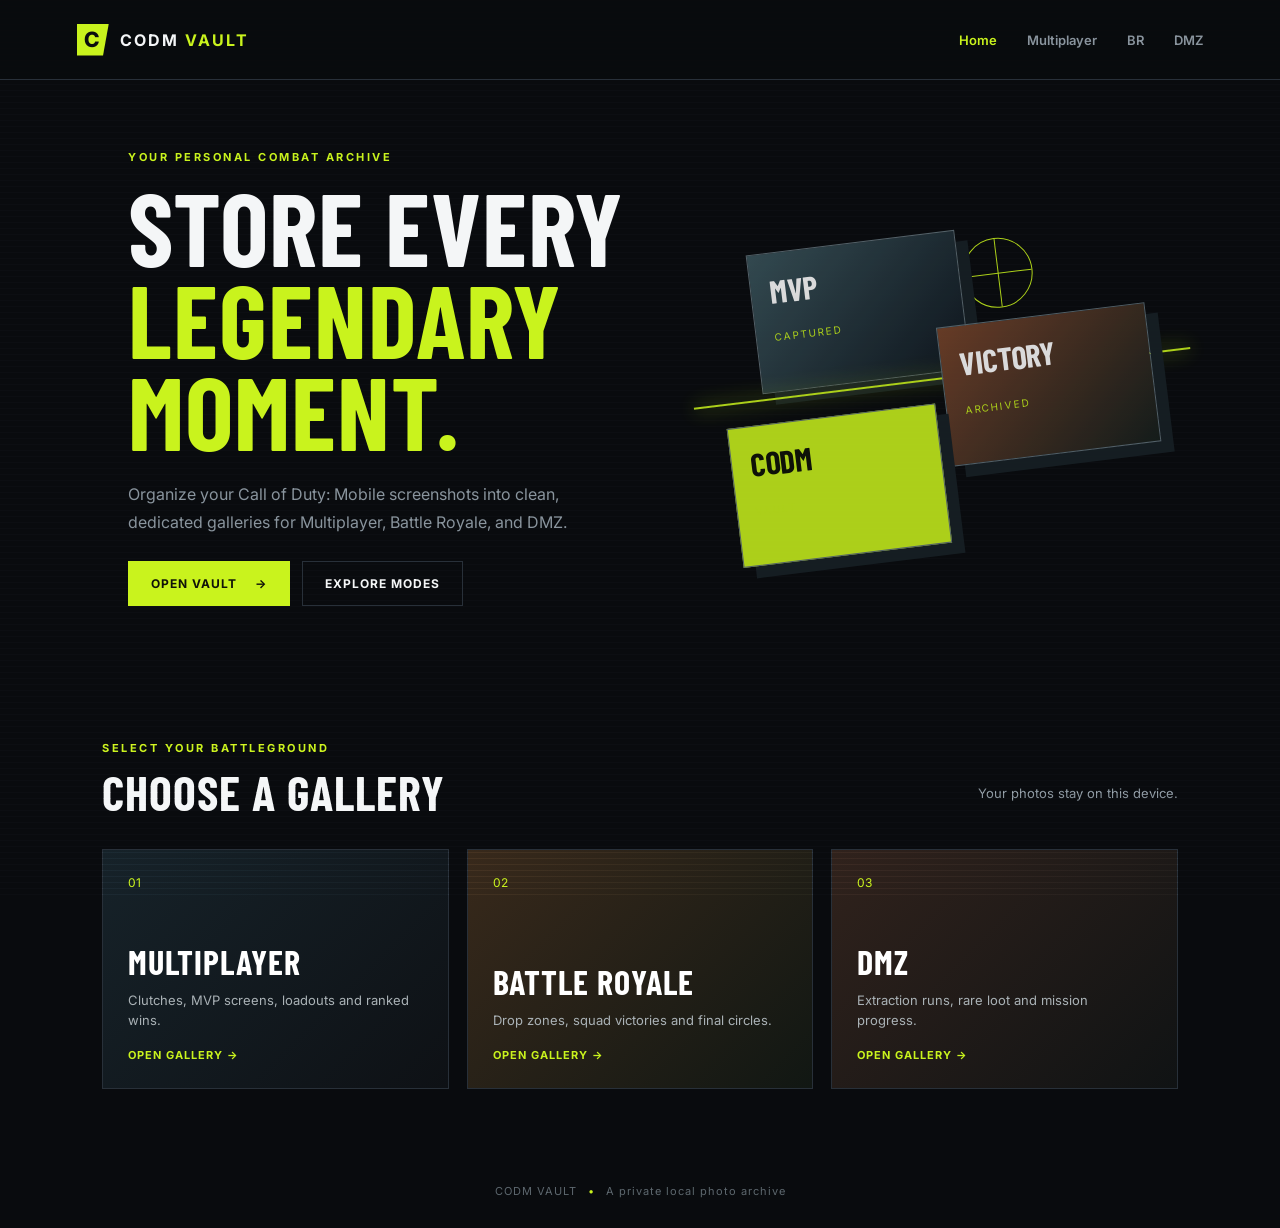
==== index.html @ 956faf4e "Initial commit: add project files" ====
<!DOCTYPE html>
<html lang="en">
<head>
  <meta charset="UTF-8" />
  <meta name="viewport" content="width=device-width, initial-scale=1.0" />
  <title>CODM Vault</title>
  <link rel="stylesheet" href="style.css" />
  <link rel="stylesheet" href="design-overrides.css" />
</head>
<body class="home-page">
  <script>(function(){try{const ua=navigator.userAgent||''; if(/Win/.test(ua)) document.body.classList.add('platform-windows'); if(('ontouchstart' in window)||navigator.maxTouchPoints>0) document.body.classList.add('platform-mobile');}catch(e){} })();</script>
  <header class="topbar">
    <a class="brand" href="index.html">
      <span class="brand-mark">C</span>
      <span>CODM <strong>VAULT</strong></span>
    </a>
    <nav>
      <a class="active" href="index.html">Home</a>
      <a href="multiplayer.html">Multiplayer</a>
      <a href="br.html">BR</a>
      <a href="dmz.html">DMZ</a>
    </nav>
  </header>

  <main class="hero">
    <div class="hero-content">
      <p class="eyebrow">YOUR PERSONAL COMBAT ARCHIVE</p>
      <h1>Store every<br /><span>legendary moment.</span></h1>
      <p class="hero-text">
        Organize your Call of Duty: Mobile screenshots into clean,
        dedicated galleries for Multiplayer, Battle Royale, and DMZ.
      </p>
      <div class="hero-actions">
        <a class="button primary" href="multiplayer.html">Open Vault <span>→</span></a>
        <a class="button ghost" href="#modes">Explore modes</a>
      </div>
    </div>

    <div class="hero-art">
      <div class="crosshair"></div>
      <div class="hero-card card-one">MVP<br /><small>CAPTURED</small></div>
      <div class="hero-card card-two">VICTORY<br /><small>ARCHIVED</small></div>
      <div class="hero-card card-three">CODM<br /><small>VAULT</small></div>
      <div class="scan-line"></div>
    </div>
  </main>

  <section id="modes" class="modes-section">
    <div class="section-heading">
      <div>
        <p class="eyebrow">SELECT YOUR BATTLEGROUND</p>
        <h2>Choose a gallery</h2>
      </div>
      <p class="section-note">Your photos stay on this device.</p>
    </div>

    <div class="mode-grid">
      <a class="mode-card multiplayer-card" href="multiplayer.html">
        <span class="mode-number">01</span>
        <div>
          <h3>Multiplayer</h3>
          <p>Clutches, MVP screens, loadouts and ranked wins.</p>
          <span class="card-link">Open gallery →</span>
        </div>
      </a>
      <a class="mode-card br-card" href="br.html">
        <span class="mode-number">02</span>
        <div>
          <h3>Battle Royale</h3>
          <p>Drop zones, squad victories and final circles.</p>
          <span class="card-link">Open gallery →</span>
        </div>
      </a>
      <a class="mode-card dmz-card" href="dmz.html">
        <span class="mode-number">03</span>
        <div>
          <h3>DMZ</h3>
          <p>Extraction runs, rare loot and mission progress.</p>
          <span class="card-link">Open gallery →</span>
        </div>
      </a>
    </div>
  </section>

  <footer>CODM VAULT <span>•</span> A private local photo archive</footer>
</body>
</html>
---- style.css ----
@import url('https://fonts.googleapis.com/css2?family=Barlow+Condensed:wght@500;600;700;800&family=Inter:wght@400;500;600;700&display=swap');

:root{--bg:#090b0e;--panel:#11151a;--line:#283039;--text:#f4f6f7;--muted:#89949d;--lime:#c9f31d;--orange:#ff6b35;
	--bg-layer-0: linear-gradient(180deg, rgba(9,11,14,1) 0%, rgba(13,16,20,1) 100%);
	--bg-layer-1: radial-gradient(800px 400px at 85% 10%, rgba(201,243,29,0.06), transparent 30%);
	--bg-layer-2: radial-gradient(600px 300px at 10% 80%, rgba(255,107,53,0.04), transparent 30%);
	--bg-overlay-opacity: 0.12;
	--bg-image: none;
	--ease-quick: cubic-bezier(.2,.9,.3,1);
	--ease-medium: cubic-bezier(.22,.8,.36,1);
}
*{box-sizing:border-box}body{margin:0;background:var(--bg);color:var(--text);font-family:Inter,Arial,sans-serif}body:before{content:"";position:fixed;inset:0;pointer-events:none;opacity:.25;background-image:linear-gradient(#fff 1px,transparent 1px);background-size:100% 6px;mix-blend-mode:overlay}.topbar{height:80px;border-bottom:1px solid var(--line);display:flex;align-items:center;justify-content:space-between;padding:0 6%;position:relative;z-index:2;background:#090b0ee8}.brand{display:flex;align-items:center;gap:11px;color:var(--text);text-decoration:none;font-weight:700;letter-spacing:2px}.brand strong{color:var(--lime)}.brand-mark{display:grid;place-items:center;width:32px;height:32px;background:var(--lime);color:#0a0c0e;font-size:21px;font-weight:800;clip-path:polygon(0 0,100% 0,82% 100%,0 100%)}nav{display:flex;gap:30px}nav a{color:var(--muted);text-decoration:none;font-size:13px;font-weight:600}nav a:hover,nav a.active{color:var(--lime)}.hero{min-height:560px;display:flex;align-items:center;padding:70px 10%;position:relative;overflow:hidden}.hero-content{max-width:590px;z-index:1}.eyebrow{color:var(--lime);font-size:11px;font-weight:700;letter-spacing:2.5px;margin:0 0 16px}.hero h1,h1,h2,h3{font-family:'Barlow Condensed',sans-serif;text-transform:uppercase;margin:0;line-height:.9;letter-spacing:1px}.hero h1{font-size:clamp(60px,8vw,105px)}.hero h1 span{color:var(--lime)}.hero-text{color:var(--muted);max-width:450px;line-height:1.7;margin:25px 0}.hero-actions{display:flex;gap:12px}.button{display:inline-flex;align-items:center;justify-content:center;gap:18px;padding:14px 22px;text-decoration:none;border:1px solid var(--line);cursor:pointer;font-weight:700;font-size:12px;color:var(--text);text-transform:uppercase;letter-spacing:1px}.button.primary{background:var(--lime);border-color:var(--lime);color:#101308}.button.ghost{background:transparent}.button:hover{filter:brightness(1.12)}.hero-art{width:430px;height:330px;margin-left:auto;position:relative;transform:rotate(-7deg);opacity:.85}.hero-card{position:absolute;width:210px;height:140px;border:1px solid #607078;background:linear-gradient(135deg,#3b555c,#101820);padding:18px;font-family:'Barlow Condensed';font-size:32px;font-weight:700;color:#fff;box-shadow:12px 12px 0 #182126}.hero-card small{font:10px Inter;color:var(--lime);letter-spacing:2px}.card-one{top:20px;left:40px}.card-two{top:115px;right:0;background:linear-gradient(135deg,#77442b,#17201d);z-index:2}.card-three{bottom:0;left:0;background:var(--lime);color:#101308;z-index:3}.scan-line{position:absolute;top:50%;left:-30px;width:500px;border-top:2px solid var(--lime);box-shadow:0 0 20px var(--lime)}.crosshair{position:absolute;right:25%;top:10%;width:70px;height:70px;border:1px solid var(--lime);border-radius:50%}.crosshair:after,.crosshair:before{content:"";position:absolute;background:var(--lime)}.crosshair:after{width:100%;height:1px;top:50%}.crosshair:before{height:100%;width:1px;left:50%}.modes-section,.gallery-page{padding:65px 8%;max-width:1400px;margin:auto}.section-heading,.gallery-header,.gallery-tools{display:flex;justify-content:space-between;align-items:end;gap:20px}.section-heading h2{font-size:48px}.section-note,.gallery-header p{color:var(--muted);font-size:13px}.mode-grid{display:grid;grid-template-columns:repeat(3,1fr);gap:18px;margin-top:35px}.mode-card{min-height:240px;padding:25px;text-decoration:none;color:white;display:flex;flex-direction:column;justify-content:space-between;border:1px solid var(--line);background:linear-gradient(135deg,#162229,#0e1115);transition:.25s}.mode-card:hover{transform:translateY(-6px);border-color:var(--lime)}.br-card{background:linear-gradient(135deg,#38291b,#111713)}.dmz-card{background:linear-gradient(135deg,#30221c,#101314)}.mode-number{color:var(--lime);font-size:12px}.mode-card h3{font-size:34px}.mode-card p{color:#aab2b6;font-size:13px;line-height:1.5}.card-link{color:var(--lime);font-size:11px;font-weight:700;text-transform:uppercase;letter-spacing:1px}footer{text-align:center;color:#5d676e;padding:30px;font-size:11px;letter-spacing:1px}footer span{color:var(--lime);padding:0 7px}.gallery-page{padding-top:58px}.gallery-header h1{font-size:70px}.gallery-header>div p:last-child{margin-bottom:0}.upload-zone{border:1px dashed #506069;min-height:210px;margin:48px 0 25px;display:flex;flex-direction:column;align-items:center;justify-content:center;background:#0d1215;transition:.2s}.upload-zone.dragging{border-color:var(--lime);background:#17200d}.upload-zone h2{font-size:27px;margin:12px}.upload-zone p{color:var(--muted);font-size:12px}.upload-icon{width:42px;height:42px;border:1px solid var(--lime);color:var(--lime);display:grid;place-items:center;font-size:24px}.gallery-tools{border-bottom:1px solid var(--line);padding-bottom:15px;color:var(--muted);font-size:12px}.status-dot{display:inline-block;width:6px;height:6px;border-radius:50%;background:var(--lime);margin:0 9px}select{background:var(--panel);color:var(--text);border:1px solid var(--line);padding:9px;font-size:12px}.photo-grid{display:grid;grid-template-columns:repeat(auto-fill,minmax(220px,1fr));gap:16px;margin-top:25px}.photo-card{background:var(--panel);border:1px solid var(--line);position:relative;overflow:hidden}.photo-card img{width:100%;height:190px;display:block;object-fit:cover;cursor:pointer}.photo-info{display:flex;justify-content:space-between;align-items:center;padding:12px;font-size:11px;color:var(--muted)}.delete-photo{background:none;border:0;color:#68747c;cursor:pointer;font-size:17px}.delete-photo:hover{color:#ff654e}.empty{text-align:center;color:var(--muted);grid-column:1/-1;padding:55px}.lightbox{display:none;position:fixed;inset:0;background:#000e;z-index:5;align-items:center;justify-content:center;padding:30px}.lightbox.show{display:flex}.lightbox img{max-width:92vw;max-height:88vh}.lightbox button{position:absolute;right:30px;top:20px;background:none;border:0;color:white;font-size:40px;cursor:pointer}@media(max-width:750px){.topbar{height:auto;padding:18px 5%;align-items:flex-start;gap:18px;flex-direction:column}nav{gap:14px;flex-wrap:wrap}.hero{padding:65px 7%;min-height:600px}.hero-art{position:absolute;opacity:.3;right:-100px;bottom:20px}.mode-grid{grid-template-columns:1fr}.section-heading,.gallery-header{align-items:flex-start;flex-direction:column}.gallery-header h1{font-size:58px}.upload-button{width:100%}}
---- design-overrides.css ----
/* Design overrides: smooth motion, background utilities, and UI polish */
:root{
  --ui-radius:12px;
  --card-elev: 0 6px 18px rgba(2,6,10,0.45);
}

/* Smooth global transitions */
*{transition:color 180ms var(--ease-quick, cubic-bezier(.2,.9,.3,1)),background-color 220ms var(--ease-quick);}

/* Buttons & interactive elements */
.button{transition:transform 200ms var(--ease-quick),filter 160ms var(--ease-quick);}
.button:active{transform:translateY(1px) scale(.996)}
.button.primary:hover{filter:brightness(1.08);transform:translateY(-2px)}

/* Hero background helpers — apply classes to body for quick theming */
.bg-aurora{--bg-layer-1: radial-gradient(900px 420px at 85% 8%, rgba(201,243,29,0.12), transparent 25%);}
.bg-sunset{--bg-layer-2: radial-gradient(650px 320px at 10% 80%, rgba(255,107,53,0.10), transparent 30%);}
.bg-pattern{--bg-image: url('assets/pattern.png'); --bg-overlay-opacity:0.06}

/* Gallery card polish */
.photo-card{background:linear-gradient(180deg, rgba(255,255,255,0.02), rgba(0,0,0,0.02));border-radius:var(--ui-radius);overflow:hidden;box-shadow:var(--card-elev);transition:transform 220ms var(--ease-medium),box-shadow 220ms var(--ease-medium)}
.photo-card img{display:block;width:100%;height:auto;max-height:220px;object-fit:cover;transition:transform 320ms var(--ease-medium),filter 220ms var(--ease-medium)}
.photo-card:hover{transform:translateY(-6px);box-shadow:0 12px 30px rgba(2,6,10,0.6)}
.photo-card:hover img{transform:scale(1.03);filter:brightness(1.02)}

/* Empty state and lightbox smoother */
.empty{opacity:0.95;transition:opacity 220ms var(--ease-quick)}
.lightbox{display:flex;opacity:0;pointer-events:none;transition:opacity 240ms var(--ease-medium)}
.lightbox.show{opacity:1;pointer-events:auto}
.lightbox img{max-width:92vw;max-height:86vh;border-radius:8px;box-shadow:0 18px 50px rgba(0,0,0,0.7)}

/* Subtle hover on delete */
.delete-photo{transition:color 180ms ease}
.delete-photo:hover{color:var(--orange)}

/* Responsive niceties */
@media (prefers-reduced-motion: reduce){*{transition:none!important}a,button{transition:none!important}}

/* Helper utility: center content areas */
.centered{display:flex;align-items:center;justify-content:center}

/* Additional mobile and platform adjustments */
@media (max-width:900px){
  .hero{flex-direction:column;padding:36px 5%}
  .hero-art{display:none}
  .hero h1{font-size:clamp(28px,9vw,46px)}
}

.platform-mobile .button{padding:14px 20px;font-size:15px;border-radius:10px}
.platform-mobile .upload-button{min-height:var(--touch-size,48px);display:inline-flex;align-items:center}
.platform-mobile .photo-grid{grid-template-columns:repeat(2,1fr)}

.photo-grid{display:grid;gap:14px;grid-template-columns:repeat(auto-fill,minmax(180px,1fr));align-items:start}
.photo-card img{height:160px;object-fit:cover}

.platform-windows body{scrollbar-width:auto}
.platform-windows .topbar{height:72px}
.platform-windows nav a{font-weight:700}

/* background utility classes (apply to <body>) */
.bg-forest{background-image: radial-gradient(800px 400px at 85% 10%, rgba(201,243,29,0.06), transparent 30%), radial-gradient(600px 300px at 10% 80%, rgba(255,107,53,0.04), transparent 30%)}
.bg-deep{background-image: linear-gradient(180deg, rgba(6,10,14,0.5), rgba(10,12,14,0.9))}
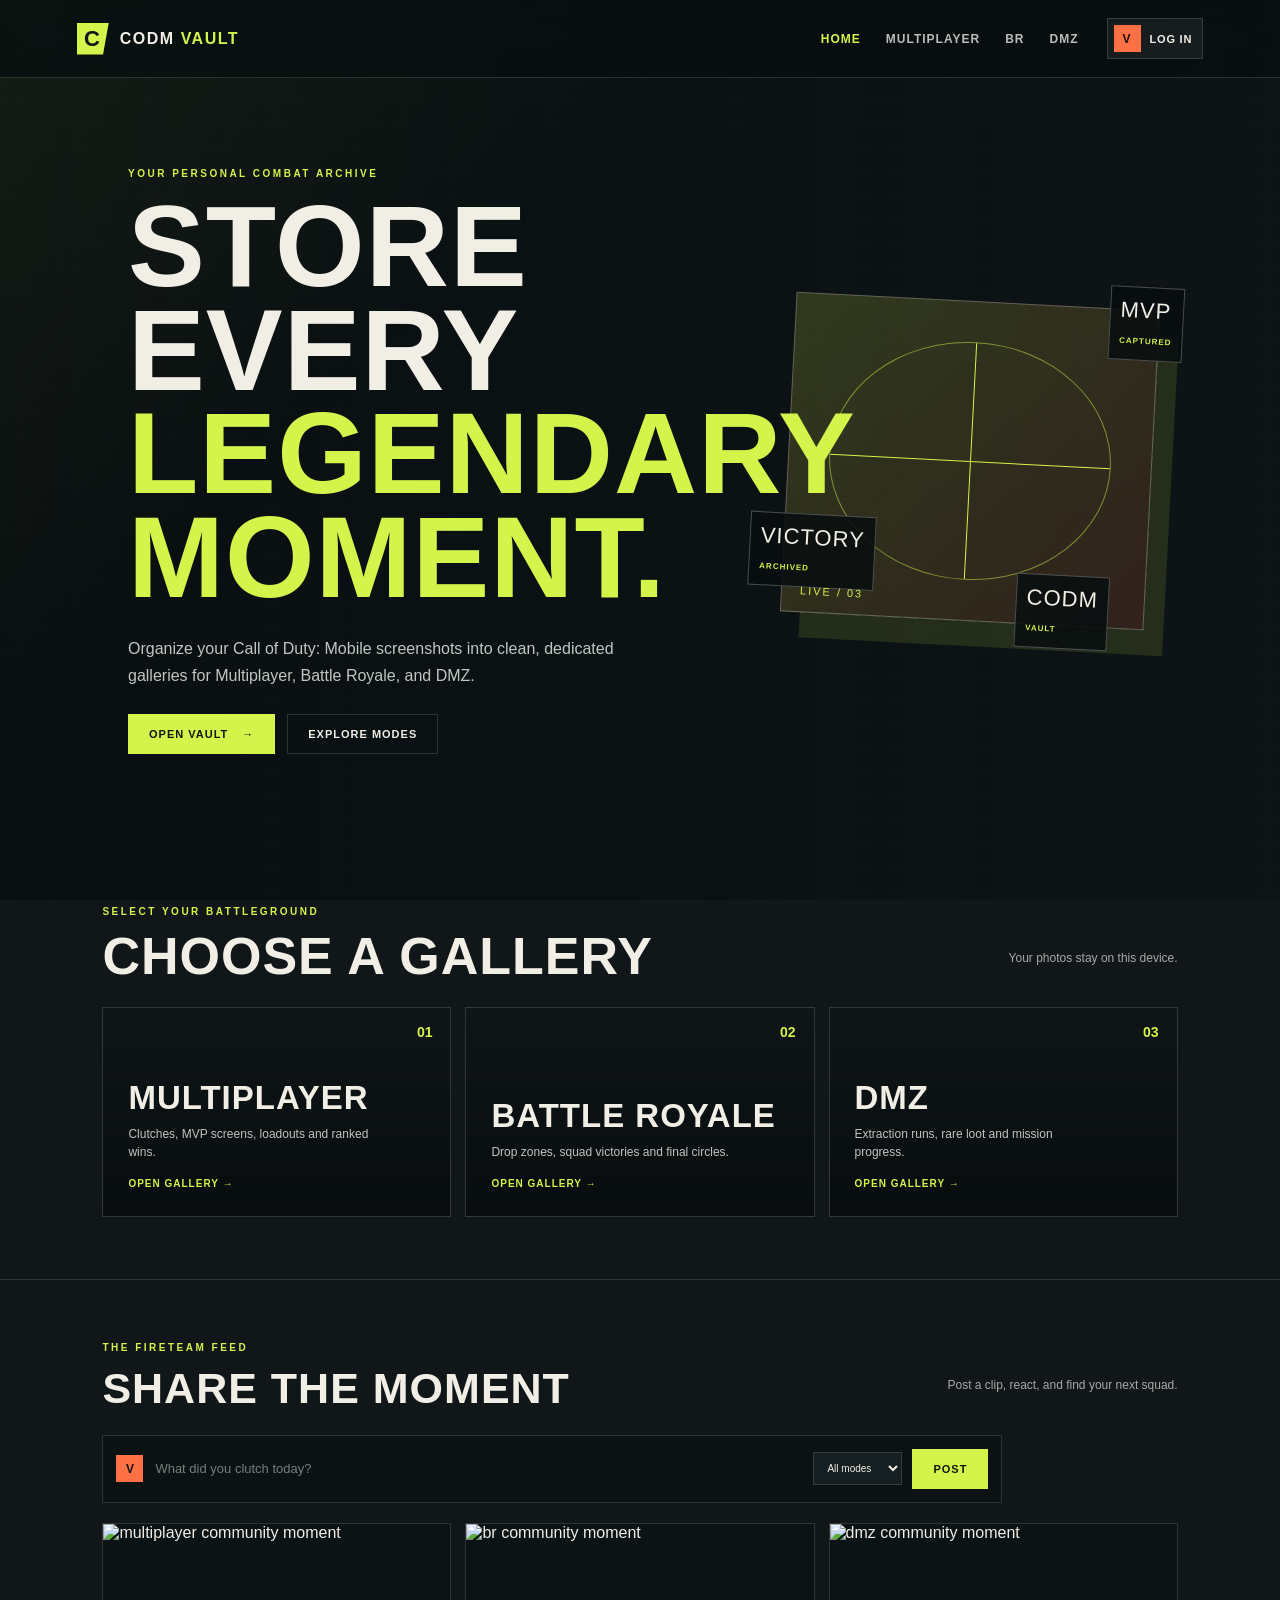
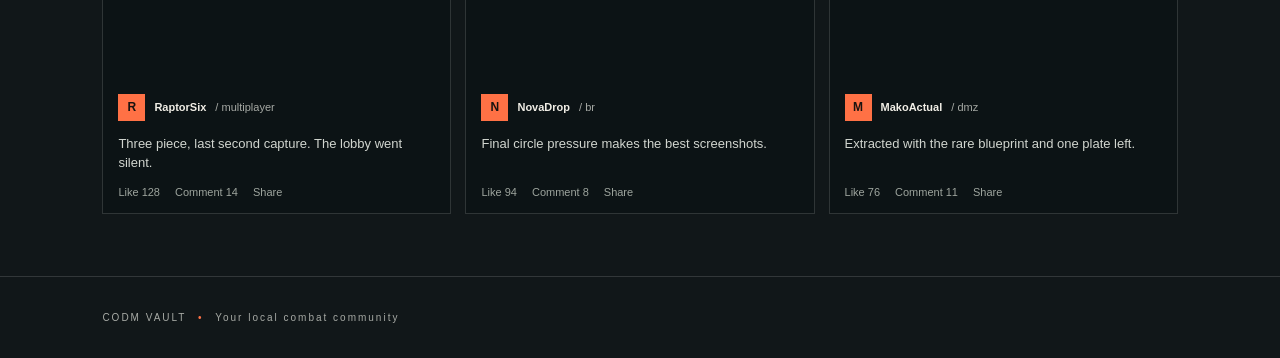
==== commit d8270e56: "Updated website" ====
--- a/index.html
+++ b/index.html
@@ -20,6 +20,7 @@
       <a href="br.html">BR</a>
       <a href="dmz.html">DMZ</a>
     </nav>
+    <button class="profile-trigger" id="profileTrigger" type="button"><span class="avatar">V</span><span id="profileLabel">Log in</span></button>
   </header>
 
   <main class="hero">
@@ -82,6 +83,14 @@
     </div>
   </section>
 
-  <footer>CODM VAULT <span>•</span> A private local photo archive</footer>
+  <section class="community-section">
+    <div class="section-heading"><div><p class="eyebrow">THE FIRETEAM FEED</p><h2>Share the moment</h2></div><p class="section-note">Post a clip, react, and find your next squad.</p></div>
+    <div class="composer compact-composer"><span class="avatar">V</span><input id="postText" type="text" placeholder="What did you clutch today?" maxlength="180" /><select id="postMode" aria-label="Choose a mode"><option value="home">All modes</option><option value="multiplayer">Multiplayer</option><option value="br">BR</option><option value="dmz">DMZ</option></select><button class="button primary" id="postButton" type="button">Post</button></div>
+    <div class="feed-grid" id="feed"></div>
+  </section>
+
+  <footer>CODM VAULT <span>•</span> Your local combat community</footer>
+  <div class="modal" id="profileModal" aria-hidden="true"><div class="modal-panel"><button class="modal-close" id="profileClose" type="button">x</button><div class="login-step" data-step="phone"><p class="eyebrow">01 / VERIFY YOUR NUMBER</p><h2>Join the vault</h2><p class="modal-note">Enter your mobile number to receive a one-time verification code.</p><label for="phoneInput">Mobile number</label><input id="phoneInput" type="tel" inputmode="tel" placeholder="+91 98765 43210" maxlength="16" /><p class="form-error" id="phoneError"></p><button class="button primary" id="sendOtpButton" type="button">Send OTP</button></div><div class="login-step" data-step="otp" hidden><p class="eyebrow">02 / CHECK YOUR PHONE</p><h2>Enter the code</h2><p class="modal-note">Use the six-digit code sent to <strong id="phonePreview"></strong>.</p><label for="otpInput">One-time password</label><input id="otpInput" type="text" inputmode="numeric" autocomplete="one-time-code" placeholder="000000" maxlength="6" /><p class="demo-note">Demo mode: your OTP is <strong>123456</strong>.</p><p class="form-error" id="otpError"></p><button class="button primary" id="verifyOtpButton" type="button">Verify number</button><button class="text-button" id="resendOtpButton" type="button">Resend code</button></div><div class="login-step" data-step="username" hidden><p class="eyebrow">03 / BUILD YOUR PROFILE</p><h2>Choose your name</h2><p class="modal-note">Pick the name your fireteam will see.</p><label for="usernameInput">Nickname</label><input id="usernameInput" type="text" placeholder="e.g. GhostRunner" maxlength="24" /><p class="nickname-note">Enter a nickname, not your real name.</p><p class="form-error" id="usernameError"></p><button class="button primary" id="loginButton" type="button">Enter vault</button></div></div></div>
+  <script src="script.js"></script>
 </body>
 </html>
--- a/style.css
+++ b/style.css
@@ -1,12 +1,4 @@
-@import url('https://fonts.googleapis.com/css2?family=Barlow+Condensed:wght@500;600;700;800&family=Inter:wght@400;500;600;700&display=swap');
-
-:root{--bg:#090b0e;--panel:#11151a;--line:#283039;--text:#f4f6f7;--muted:#89949d;--lime:#c9f31d;--orange:#ff6b35;
-	--bg-layer-0: linear-gradient(180deg, rgba(9,11,14,1) 0%, rgba(13,16,20,1) 100%);
-	--bg-layer-1: radial-gradient(800px 400px at 85% 10%, rgba(201,243,29,0.06), transparent 30%);
-	--bg-layer-2: radial-gradient(600px 300px at 10% 80%, rgba(255,107,53,0.04), transparent 30%);
-	--bg-overlay-opacity: 0.12;
-	--bg-image: none;
-	--ease-quick: cubic-bezier(.2,.9,.3,1);
-	--ease-medium: cubic-bezier(.22,.8,.36,1);
-}
-*{box-sizing:border-box}body{margin:0;background:var(--bg);color:var(--text);font-family:Inter,Arial,sans-serif}body:before{content:"";position:fixed;inset:0;pointer-events:none;opacity:.25;background-image:linear-gradient(#fff 1px,transparent 1px);background-size:100% 6px;mix-blend-mode:overlay}.topbar{height:80px;border-bottom:1px solid var(--line);display:flex;align-items:center;justify-content:space-between;padding:0 6%;position:relative;z-index:2;background:#090b0ee8}.brand{display:flex;align-items:center;gap:11px;color:var(--text);text-decoration:none;font-weight:700;letter-spacing:2px}.brand strong{color:var(--lime)}.brand-mark{display:grid;place-items:center;width:32px;height:32px;background:var(--lime);color:#0a0c0e;font-size:21px;font-weight:800;clip-path:polygon(0 0,100% 0,82% 100%,0 100%)}nav{display:flex;gap:30px}nav a{color:var(--muted);text-decoration:none;font-size:13px;font-weight:600}nav a:hover,nav a.active{color:var(--lime)}.hero{min-height:560px;display:flex;align-items:center;padding:70px 10%;position:relative;overflow:hidden}.hero-content{max-width:590px;z-index:1}.eyebrow{color:var(--lime);font-size:11px;font-weight:700;letter-spacing:2.5px;margin:0 0 16px}.hero h1,h1,h2,h3{font-family:'Barlow Condensed',sans-serif;text-transform:uppercase;margin:0;line-height:.9;letter-spacing:1px}.hero h1{font-size:clamp(60px,8vw,105px)}.hero h1 span{color:var(--lime)}.hero-text{color:var(--muted);max-width:450px;line-height:1.7;margin:25px 0}.hero-actions{display:flex;gap:12px}.button{display:inline-flex;align-items:center;justify-content:center;gap:18px;padding:14px 22px;text-decoration:none;border:1px solid var(--line);cursor:pointer;font-weight:700;font-size:12px;color:var(--text);text-transform:uppercase;letter-spacing:1px}.button.primary{background:var(--lime);border-color:var(--lime);color:#101308}.button.ghost{background:transparent}.button:hover{filter:brightness(1.12)}.hero-art{width:430px;height:330px;margin-left:auto;position:relative;transform:rotate(-7deg);opacity:.85}.hero-card{position:absolute;width:210px;height:140px;border:1px solid #607078;background:linear-gradient(135deg,#3b555c,#101820);padding:18px;font-family:'Barlow Condensed';font-size:32px;font-weight:700;color:#fff;box-shadow:12px 12px 0 #182126}.hero-card small{font:10px Inter;color:var(--lime);letter-spacing:2px}.card-one{top:20px;left:40px}.card-two{top:115px;right:0;background:linear-gradient(135deg,#77442b,#17201d);z-index:2}.card-three{bottom:0;left:0;background:var(--lime);color:#101308;z-index:3}.scan-line{position:absolute;top:50%;left:-30px;width:500px;border-top:2px solid var(--lime);box-shadow:0 0 20px var(--lime)}.crosshair{position:absolute;right:25%;top:10%;width:70px;height:70px;border:1px solid var(--lime);border-radius:50%}.crosshair:after,.crosshair:before{content:"";position:absolute;background:var(--lime)}.crosshair:after{width:100%;height:1px;top:50%}.crosshair:before{height:100%;width:1px;left:50%}.modes-section,.gallery-page{padding:65px 8%;max-width:1400px;margin:auto}.section-heading,.gallery-header,.gallery-tools{display:flex;justify-content:space-between;align-items:end;gap:20px}.section-heading h2{font-size:48px}.section-note,.gallery-header p{color:var(--muted);font-size:13px}.mode-grid{display:grid;grid-template-columns:repeat(3,1fr);gap:18px;margin-top:35px}.mode-card{min-height:240px;padding:25px;text-decoration:none;color:white;display:flex;flex-direction:column;justify-content:space-between;border:1px solid var(--line);background:linear-gradient(135deg,#162229,#0e1115);transition:.25s}.mode-card:hover{transform:translateY(-6px);border-color:var(--lime)}.br-card{background:linear-gradient(135deg,#38291b,#111713)}.dmz-card{background:linear-gradient(135deg,#30221c,#101314)}.mode-number{color:var(--lime);font-size:12px}.mode-card h3{font-size:34px}.mode-card p{color:#aab2b6;font-size:13px;line-height:1.5}.card-link{color:var(--lime);font-size:11px;font-weight:700;text-transform:uppercase;letter-spacing:1px}footer{text-align:center;color:#5d676e;padding:30px;font-size:11px;letter-spacing:1px}footer span{color:var(--lime);padding:0 7px}.gallery-page{padding-top:58px}.gallery-header h1{font-size:70px}.gallery-header>div p:last-child{margin-bottom:0}.upload-zone{border:1px dashed #506069;min-height:210px;margin:48px 0 25px;display:flex;flex-direction:column;align-items:center;justify-content:center;background:#0d1215;transition:.2s}.upload-zone.dragging{border-color:var(--lime);background:#17200d}.upload-zone h2{font-size:27px;margin:12px}.upload-zone p{color:var(--muted);font-size:12px}.upload-icon{width:42px;height:42px;border:1px solid var(--lime);color:var(--lime);display:grid;place-items:center;font-size:24px}.gallery-tools{border-bottom:1px solid var(--line);padding-bottom:15px;color:var(--muted);font-size:12px}.status-dot{display:inline-block;width:6px;height:6px;border-radius:50%;background:var(--lime);margin:0 9px}select{background:var(--panel);color:var(--text);border:1px solid var(--line);padding:9px;font-size:12px}.photo-grid{display:grid;grid-template-columns:repeat(auto-fill,minmax(220px,1fr));gap:16px;margin-top:25px}.photo-card{background:var(--panel);border:1px solid var(--line);position:relative;overflow:hidden}.photo-card img{width:100%;height:190px;display:block;object-fit:cover;cursor:pointer}.photo-info{display:flex;justify-content:space-between;align-items:center;padding:12px;font-size:11px;color:var(--muted)}.delete-photo{background:none;border:0;color:#68747c;cursor:pointer;font-size:17px}.delete-photo:hover{color:#ff654e}.empty{text-align:center;color:var(--muted);grid-column:1/-1;padding:55px}.lightbox{display:none;position:fixed;inset:0;background:#000e;z-index:5;align-items:center;justify-content:center;padding:30px}.lightbox.show{display:flex}.lightbox img{max-width:92vw;max-height:88vh}.lightbox button{position:absolute;right:30px;top:20px;background:none;border:0;color:white;font-size:40px;cursor:pointer}@media(max-width:750px){.topbar{height:auto;padding:18px 5%;align-items:flex-start;gap:18px;flex-direction:column}nav{gap:14px;flex-wrap:wrap}.hero{padding:65px 7%;min-height:600px}.hero-art{position:absolute;opacity:.3;right:-100px;bottom:20px}.mode-grid{grid-template-columns:1fr}.section-heading,.gallery-header{align-items:flex-start;flex-direction:column}.gallery-header h1{font-size:58px}.upload-button{width:100%}}+ .login-step label{display:block;color:#bfc6be;font-size:11px;text-transform:uppercase;letter-spacing:1px}.form-error{min-height:16px;margin:7px 0;color:var(--orange);font-size:11px}.demo-note,.nickname-note{margin:8px 0;color:#aeb6ae;font-size:11px}.text-button{display:block;margin:16px auto 0;background:none;border:0;color:var(--lime);font-size:11px;cursor:pointer;text-transform:uppercase;letter-spacing:1px}.login-step[hidden]{display:none}
+@import url('https://fonts.googleapis.com/css2?family=Barlow+Condensed:wght@500;600;700;800&family=Space+Grotesk:wght@400;500;600;700&display=swap');
+:root{--ink:#101418;--paper:#f1eee6;--muted:#a7aaa5;--lime:#d4f34b;--orange:#ff7145;--line:rgba(255,255,255,.14);--panel:rgba(16,20,24,.78);--font-body:'Space Grotesk',sans-serif;--font-display:'Barlow Condensed',sans-serif}
+*{box-sizing:border-box}html{scroll-behavior:smooth}body{margin:0;background:#111719;color:var(--paper);font-family:var(--font-body);min-height:100vh}body:before{content:"";position:fixed;z-index:-2;inset:0;background-image:linear-gradient(90deg,rgba(8,15,17,.95),rgba(8,15,17,.7) 42%,rgba(8,15,17,.34)),var(--mode-image,url('https://images.unsplash.com/photo-1542751371-adc38448a05e?auto=format&fit=crop&w=2200&q=85'));background-position:center;background-size:cover;filter:saturate(.88)}body:after{content:"";position:fixed;z-index:-1;inset:0;pointer-events:none;background:linear-gradient(135deg,rgba(212,243,75,.06),transparent 35%),repeating-linear-gradient(0deg,transparent 0 5px,rgba(255,255,255,.018) 6px)}body[data-mode=multiplayer]{--mode-image:url('https://images.unsplash.com/photo-1550745165-9bc0b252726f?auto=format&fit=crop&w=2200&q=85')}body[data-mode=br]{--mode-image:url('https://images.unsplash.com/photo-1511512578047-dfb367046420?auto=format&fit=crop&w=2200&q=85')}body[data-mode=dmz]{--mode-image:url('https://images.unsplash.com/photo-1538481199705-c710c4e965fc?auto=format&fit=crop&w=2200&q=85')}a{color:inherit}button,input,select{font:inherit}.topbar{height:78px;padding:0 6%;display:flex;align-items:center;gap:28px;border-bottom:1px solid var(--line);background:rgba(8,14,16,.74);backdrop-filter:blur(14px);position:relative;z-index:3}.brand{display:flex;align-items:center;gap:11px;text-decoration:none;font-weight:700;letter-spacing:1.5px;white-space:nowrap}.brand strong{color:var(--lime)}.brand-mark{display:grid;place-items:center;width:32px;height:32px;background:var(--lime);color:var(--ink);font-family:var(--font-display);font-size:22px;clip-path:polygon(0 0,100% 0,82% 100%,0 100%)}nav{display:flex;gap:25px;margin-left:auto}nav a{color:#b8bdb6;text-decoration:none;font-size:12px;font-weight:700;text-transform:uppercase;letter-spacing:1px}nav a:hover,nav a.active{color:var(--lime)}.profile-trigger{border:1px solid var(--line);background:rgba(255,255,255,.06);color:var(--paper);display:flex;align-items:center;gap:9px;padding:6px 10px 6px 6px;cursor:pointer;font-size:11px;text-transform:uppercase;font-weight:700;letter-spacing:.8px}.avatar{width:27px;height:27px;display:grid;place-items:center;background:var(--orange);color:#191310;font-weight:800;font-size:12px}.hero{min-height:590px;display:flex;align-items:center;padding:90px 10%;position:relative;overflow:hidden}.hero-content{max-width:660px;z-index:1}.eyebrow{color:var(--lime);font-size:10px;font-weight:700;letter-spacing:2.5px;margin:0 0 16px}.hero h1,h1,h2,h3{font-family:var(--font-display);text-transform:uppercase;margin:0;line-height:.9;letter-spacing:1px}.hero h1{font-size:clamp(68px,9vw,124px)}.hero h1 span{color:var(--lime)}.hero-text{color:#c1c6c0;max-width:490px;line-height:1.7;margin:25px 0}.hero-actions{display:flex;gap:12px}.button{display:inline-flex;align-items:center;justify-content:center;gap:14px;padding:13px 20px;border:1px solid var(--line);cursor:pointer;font-size:11px;color:var(--paper);text-transform:uppercase;letter-spacing:1px;font-weight:700;text-decoration:none}.button.primary{background:var(--lime);border-color:var(--lime);color:#12170d}.button:hover{transform:translateY(-2px);filter:brightness(1.08)}.hero-art{width:420px;height:320px;margin-left:auto;position:relative;transform:rotate(3deg);background:linear-gradient(135deg,rgba(212,243,75,.18),rgba(255,113,69,.15)),url('https://images.unsplash.com/photo-1560253023-3ec5d502959f?auto=format&fit=crop&w=900&q=80') center/cover;box-shadow:20px 25px 0 rgba(212,243,75,.12);border:1px solid rgba(255,255,255,.26)}.hero-art:after{content:"LIVE / 03";position:absolute;bottom:15px;left:18px;font-size:11px;letter-spacing:2px;color:var(--lime)}.hero-card{position:absolute;padding:10px;background:rgba(9,14,15,.88);border:1px solid rgba(255,255,255,.26);font-family:var(--font-display);font-size:22px;letter-spacing:1px}.hero-card small{font:700 8px var(--font-body);letter-spacing:1px;color:var(--lime)}.card-one{top:-24px;right:-25px}.card-two{bottom:24px;left:-35px}.card-three{bottom:-24px;right:35px}.crosshair{position:absolute;inset:40px;border:1px solid rgba(212,243,75,.5);border-radius:50%}.crosshair:before,.crosshair:after{content:"";position:absolute;background:var(--lime)}.crosshair:before{width:1px;height:100%;left:50%}.crosshair:after{height:1px;width:100%;top:50%}.modes-section,.gallery-page,.community-section{padding:62px 8%;max-width:1400px;margin:auto}.section-heading,.gallery-header{display:flex;align-items:end;justify-content:space-between;gap:20px;margin-bottom:27px}.section-heading h2,.gallery-header h1{font-size:52px}.section-note,.gallery-header>div>p:last-child{color:var(--muted);font-size:12px;line-height:1.6}.mode-grid{display:grid;grid-template-columns:repeat(3,1fr);gap:14px}.mode-card{min-height:210px;padding:25px;display:flex;align-items:end;text-decoration:none;position:relative;overflow:hidden;border:1px solid var(--line);background-position:center;background-size:cover}.mode-card:after{content:"";position:absolute;inset:0;background:linear-gradient(0deg,rgba(7,12,13,.93),rgba(7,12,13,.08))}.multiplayer-card{background-image:url('https://images.unsplash.com/photo-1542751110-97427bbecf20?auto=format&fit=crop&w=900&q=80')}.br-card{background-image:url('https://images.unsplash.com/photo-1542751371-adc38448a05e?auto=format&fit=crop&w=900&q=80')}.dmz-card{background-image:url('https://images.unsplash.com/photo-1518709268805-4e9042af9f23?auto=format&fit=crop&w=900&q=80')}.mode-card>*{position:relative;z-index:1}.mode-number{position:absolute;top:16px;right:18px;color:var(--lime);font:700 14px var(--font-display)}.mode-card h3{font-size:33px}.mode-card p{color:#c0c5bf;font-size:12px;max-width:250px;line-height:1.5}.card-link{font-size:10px;color:var(--lime);font-weight:700;text-transform:uppercase;letter-spacing:1px}.gallery-page{min-height:calc(100vh - 78px)}.gallery-header{padding-top:35px}.gallery-header h1{font-size:70px}.upload-zone{padding:43px;text-align:center;border:1px dashed rgba(212,243,75,.56);background:rgba(9,15,16,.58)}.upload-zone h2{font-size:29px}.upload-zone p{color:var(--muted);font-size:12px}.upload-icon{font-size:27px;color:var(--lime)}.gallery-tools{display:flex;justify-content:space-between;align-items:center;padding:24px 0;color:var(--muted);font-size:11px;text-transform:uppercase;letter-spacing:.7px}.status-dot{display:inline-block;width:6px;height:6px;margin:0 8px;background:var(--lime);border-radius:50%}select{background:#151e20;color:var(--paper);border:1px solid var(--line);padding:10px}.photo-grid{display:grid;grid-template-columns:repeat(auto-fill,minmax(190px,1fr));gap:14px}.photo-card{overflow:hidden;background:var(--panel);border:1px solid var(--line)}.photo-card img{display:block;width:100%;height:180px;object-fit:cover;cursor:pointer}.photo-info{display:flex;justify-content:space-between;align-items:center;padding:12px;color:#c4c8c2;font-size:11px}.delete-photo{background:none;border:0;color:var(--muted);font-size:18px;cursor:pointer}.empty{grid-column:1/-1;padding:55px;text-align:center;color:var(--muted);border:1px dashed var(--line);line-height:1.7}.community-section{border-top:1px solid var(--line)}.community-section h2{font-size:43px}.mode-community{padding-left:0;padding-right:0}.composer{display:flex;align-items:center;gap:10px;padding:13px;background:rgba(12,18,19,.82);border:1px solid var(--line);margin-bottom:20px}.composer input{flex:1;min-width:0;background:transparent;border:0;outline:0;color:var(--paper);font-size:13px}.composer input::placeholder{color:#777f7b}.compact-composer select{padding:9px;font-size:10px}.compact-composer{max-width:900px}.feed-grid{display:grid;grid-template-columns:repeat(3,1fr);gap:14px}.post-card{background:rgba(13,20,21,.84);border:1px solid var(--line);overflow:hidden}.post-image{width:100%;height:155px;object-fit:cover;display:block}.post-body{padding:15px}.post-meta{display:flex;align-items:center;gap:9px;font-size:11px;color:var(--muted)}.post-meta strong{color:var(--paper)}.post-body p{font-size:13px;line-height:1.5;color:#d1d5cf;min-height:39px}.post-actions{display:flex;gap:15px}.post-actions button{background:none;border:0;color:#9ea59e;cursor:pointer;font-size:11px;padding:0}.post-actions button:hover,.post-actions .liked{color:var(--orange)}footer{padding:35px 8%;border-top:1px solid var(--line);color:var(--muted);font-size:10px;letter-spacing:2px}footer span{color:var(--orange);padding:0 7px}.lightbox{position:fixed;inset:0;z-index:5;display:flex;align-items:center;justify-content:center;background:rgba(3,7,8,.91);opacity:0;pointer-events:none}.lightbox.show{opacity:1;pointer-events:auto}.lightbox img{max-width:90vw;max-height:85vh}.lightbox button,.modal-close{position:absolute;top:25px;right:30px;background:none;color:var(--paper);border:0;font-size:27px;cursor:pointer}.modal{position:fixed;inset:0;z-index:6;display:grid;place-items:center;padding:20px;background:rgba(3,7,8,.82);opacity:0;pointer-events:none}.modal.open{opacity:1;pointer-events:auto}.modal-panel{position:relative;width:min(420px,100%);padding:35px;background:#172021;border:1px solid rgba(212,243,75,.45);box-shadow:15px 15px 0 rgba(212,243,75,.12)}.modal-panel h2{font-size:42px}.modal-note{color:var(--muted);font-size:12px;line-height:1.6}.modal-panel input{width:100%;padding:13px;margin:13px 0;background:#0c1314;color:var(--paper);border:1px solid var(--line);outline:0}.modal-panel .button{width:100%}@media(max-width:850px){.topbar{height:auto;min-height:72px;flex-wrap:wrap;padding:14px 5%;gap:14px}.topbar nav{order:3;flex-basis:100%;overflow:auto;gap:18px;padding-bottom:3px}.hero{padding:72px 7%;min-height:520px}.hero-art{display:none}.mode-grid,.feed-grid{grid-template-columns:1fr}.modes-section,.gallery-page,.community-section{padding:45px 6%}.section-heading,.gallery-header{display:block}.section-note{margin-top:12px}.gallery-header .button{margin-top:20px}.gallery-header h1{font-size:58px}.compact-composer{flex-wrap:wrap}.compact-composer input{flex-basis:calc(100% - 45px)}.compact-composer select{flex:1}.compact-composer .button{flex:1}.photo-grid{grid-template-columns:repeat(2,1fr)}}@media(prefers-reduced-motion:no-preference){.hero-content{animation:rise .7s ease-out both}.mode-card,.post-card{transition:transform .25s ease,border-color .25s ease}.mode-card:hover,.post-card:hover{transform:translateY(-4px);border-color:rgba(212,243,75,.65)}}@keyframes rise{from{opacity:0;transform:translateY(18px)}to{opacity:1;transform:none}}
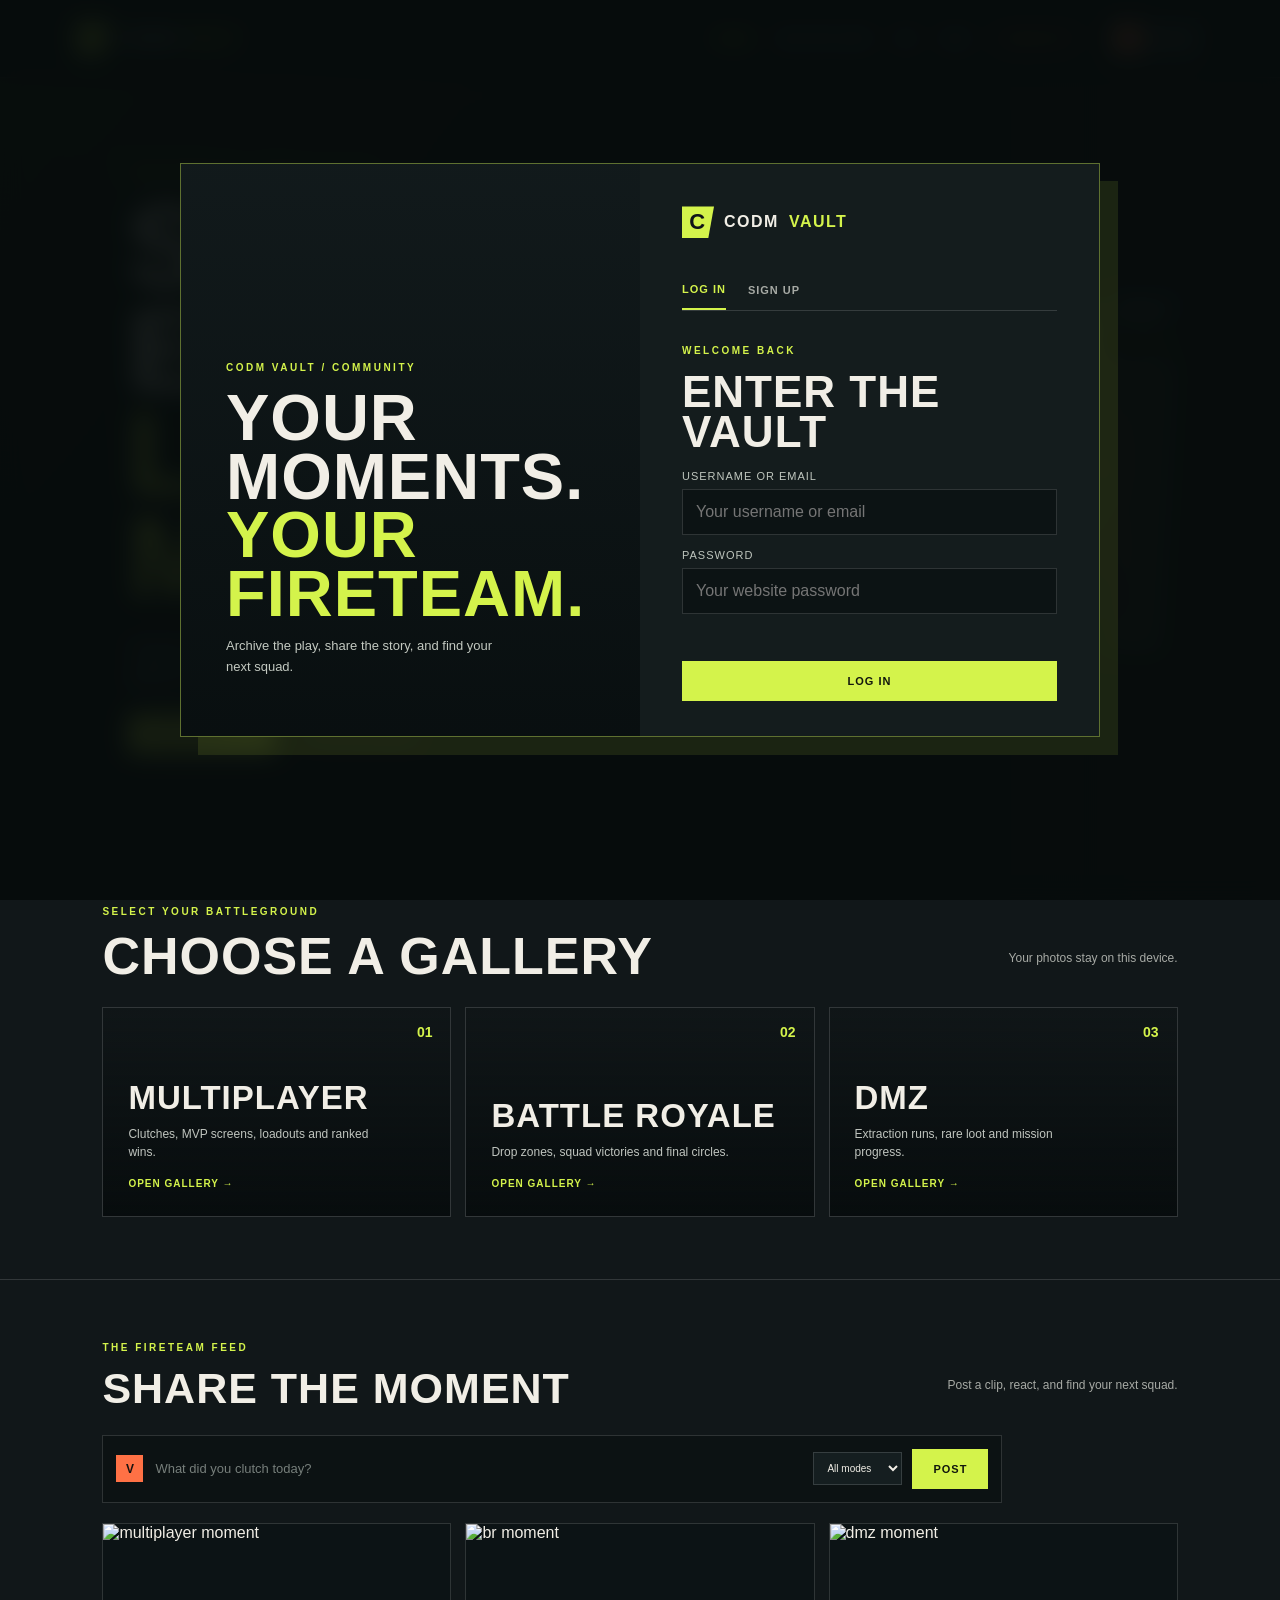
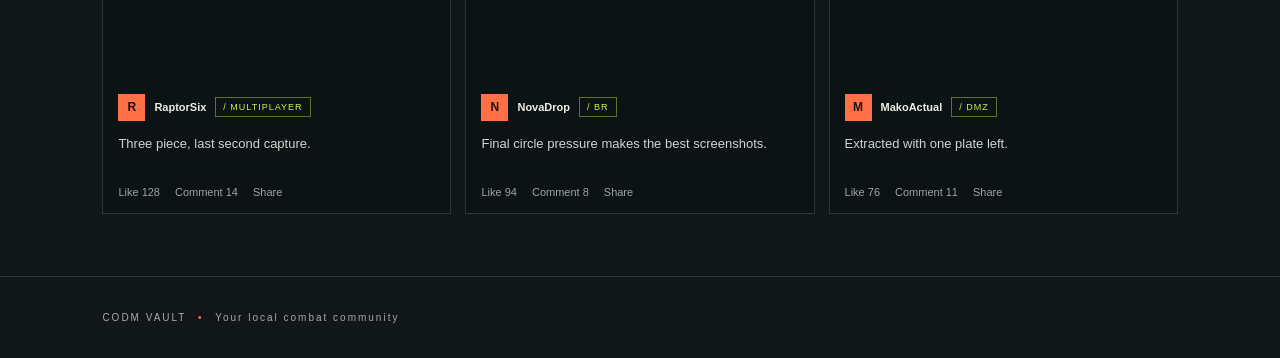
==== commit 5984a649: "Updated website" ====
--- a/index.html
+++ b/index.html
@@ -18,7 +18,7 @@
       <a class="active" href="index.html">Home</a>
       <a href="multiplayer.html">Multiplayer</a>
       <a href="br.html">BR</a>
-      <a href="dmz.html">DMZ</a>
+      <a href="dmz.html">DMZ</a><a class="community-link" href="community.html">Community</a>
     </nav>
     <button class="profile-trigger" id="profileTrigger" type="button"><span class="avatar">V</span><span id="profileLabel">Log in</span></button>
   </header>
@@ -91,6 +91,6 @@
 
   <footer>CODM VAULT <span>•</span> Your local combat community</footer>
   <div class="modal" id="profileModal" aria-hidden="true"><div class="modal-panel"><button class="modal-close" id="profileClose" type="button">x</button><div class="login-step" data-step="phone"><p class="eyebrow">01 / VERIFY YOUR NUMBER</p><h2>Join the vault</h2><p class="modal-note">Enter your mobile number to receive a one-time verification code.</p><label for="phoneInput">Mobile number</label><input id="phoneInput" type="tel" inputmode="tel" placeholder="+91 98765 43210" maxlength="16" /><p class="form-error" id="phoneError"></p><button class="button primary" id="sendOtpButton" type="button">Send OTP</button></div><div class="login-step" data-step="otp" hidden><p class="eyebrow">02 / CHECK YOUR PHONE</p><h2>Enter the code</h2><p class="modal-note">Use the six-digit code sent to <strong id="phonePreview"></strong>.</p><label for="otpInput">One-time password</label><input id="otpInput" type="text" inputmode="numeric" autocomplete="one-time-code" placeholder="000000" maxlength="6" /><p class="demo-note">Demo mode: your OTP is <strong>123456</strong>.</p><p class="form-error" id="otpError"></p><button class="button primary" id="verifyOtpButton" type="button">Verify number</button><button class="text-button" id="resendOtpButton" type="button">Resend code</button></div><div class="login-step" data-step="username" hidden><p class="eyebrow">03 / BUILD YOUR PROFILE</p><h2>Choose your name</h2><p class="modal-note">Pick the name your fireteam will see.</p><label for="usernameInput">Nickname</label><input id="usernameInput" type="text" placeholder="e.g. GhostRunner" maxlength="24" /><p class="nickname-note">Enter a nickname, not your real name.</p><p class="form-error" id="usernameError"></p><button class="button primary" id="loginButton" type="button">Enter vault</button></div></div></div>
-  <script src="script.js"></script>
+  <script src="script.js"></script><script src="enhancements.js"></script>
 </body>
 </html>
--- a/style.css
+++ b/style.css
@@ -1,3 +1,7 @@
+ .post-meta span:last-child{padding:4px 7px;border:1px solid rgba(212,243,75,.42);color:var(--lime);font-size:9px;text-transform:uppercase;letter-spacing:1px}.community-page .feed-grid{grid-template-columns:repeat(3,1fr)}
+ .site-toast{position:fixed;top:20px;left:50%;z-index:40;max-width:min(92vw,480px);padding:14px 20px;background:#ff7145;color:#18110e;font-size:12px;font-weight:700;box-shadow:8px 8px 0 rgba(0,0,0,.25);opacity:0;transform:translate(-50%,-15px);pointer-events:none}.site-toast.show{opacity:1;transform:translate(-50%,0)}.site-toast.success{background:var(--lime)}.plain-bg:before{background-image:linear-gradient(90deg,rgba(8,15,17,.12),rgba(8,15,17,.12)),none;background-color:var(--user-bg-color,#172021)}.settings-modal{position:fixed;inset:0;z-index:30;display:grid;place-items:center;padding:20px;background:rgba(3,7,8,.84);opacity:0;pointer-events:none}.settings-modal.open{opacity:1;pointer-events:auto}.settings-panel{position:relative;width:min(450px,100%);padding:34px;background:#172021;border:1px solid rgba(212,243,75,.45);box-shadow:14px 14px 0 rgba(212,243,75,.1)}.settings-panel h2{font-size:43px;margin-bottom:20px}.settings-panel label{display:block;margin-top:13px;color:#bfc6be;font-size:11px;text-transform:uppercase;letter-spacing:1px}.settings-panel input,.settings-panel select{width:100%;margin-top:7px;padding:12px;background:#0c1314;color:var(--paper);border:1px solid var(--line)}.settings-panel input[type=color]{height:42px;padding:3px}.settings-panel .button{width:100%;margin-top:20px}.settings-close{position:absolute;top:17px;right:20px;background:none;border:0;color:var(--paper);font-size:22px;cursor:pointer}.community-link{color:var(--orange)!important}
+ .auth-gate{overflow:auto}.auth-shell{max-height:calc(100vh - 48px);overflow:auto}
+ .auth-locked{overflow:hidden}.auth-gate{position:fixed;z-index:20;inset:0;display:grid;place-items:center;padding:24px;background:rgba(7,12,13,.92);backdrop-filter:blur(12px)}.auth-shell{width:min(920px,100%);min-height:560px;display:grid;grid-template-columns:1fr 1fr;background:#151e20;border:1px solid rgba(212,243,75,.38);box-shadow:18px 18px 0 rgba(212,243,75,.1);overflow:hidden}.auth-visual{display:flex;flex-direction:column;justify-content:end;padding:45px;background:linear-gradient(0deg,rgba(8,14,15,.94),rgba(8,14,15,.28)),url('https://images.unsplash.com/photo-1560253023-3ec5d502959f?auto=format&fit=crop&w=1000&q=85') center/cover}.auth-visual h1{font-size:65px}.auth-visual h1 span{color:var(--lime)}.auth-visual p:last-child{color:#c3c9c1;max-width:280px;font-size:13px;line-height:1.6}.auth-panel{padding:42px 42px 35px;background:rgba(20,29,30,.96)}.auth-brand{display:flex;align-items:center;gap:10px;font-weight:700;letter-spacing:1.5px;margin-bottom:45px}.auth-brand strong{color:var(--lime)}.auth-tabs{display:flex;gap:22px;border-bottom:1px solid var(--line);margin-bottom:34px}.auth-tab{padding:0 0 13px;background:none;border:0;color:var(--muted);cursor:pointer;text-transform:uppercase;font-size:11px;font-weight:700;letter-spacing:1px}.auth-tab.active{color:var(--lime);border-bottom:2px solid var(--lime)}.auth-step h2{font-size:44px;margin-bottom:18px}.auth-step label{display:block;color:#bfc6be;font-size:11px;text-transform:uppercase;letter-spacing:1px;margin-top:14px}.auth-step input{width:100%;padding:13px;margin-top:7px;background:#0c1314;color:var(--paper);border:1px solid var(--line);outline:0}.auth-step input:focus{border-color:var(--lime)}.auth-submit{width:100%;margin-top:17px}.auth-step[hidden]{display:none}.profile-menu{display:none;position:absolute;right:0;top:48px;min-width:170px;padding:7px;background:#172021;border:1px solid var(--line);box-shadow:8px 8px 0 rgba(212,243,75,.1);z-index:4}.profile-menu.open{display:block}.profile-menu button{display:block;width:100%;padding:11px 12px;text-align:left;background:none;border:0;color:var(--paper);font-size:11px;cursor:pointer}.profile-menu button:hover{color:var(--lime);background:rgba(255,255,255,.05)}
  .login-step label{display:block;color:#bfc6be;font-size:11px;text-transform:uppercase;letter-spacing:1px}.form-error{min-height:16px;margin:7px 0;color:var(--orange);font-size:11px}.demo-note,.nickname-note{margin:8px 0;color:#aeb6ae;font-size:11px}.text-button{display:block;margin:16px auto 0;background:none;border:0;color:var(--lime);font-size:11px;cursor:pointer;text-transform:uppercase;letter-spacing:1px}.login-step[hidden]{display:none}
 @import url('https://fonts.googleapis.com/css2?family=Barlow+Condensed:wght@500;600;700;800&family=Space+Grotesk:wght@400;500;600;700&display=swap');
 :root{--ink:#101418;--paper:#f1eee6;--muted:#a7aaa5;--lime:#d4f34b;--orange:#ff7145;--line:rgba(255,255,255,.14);--panel:rgba(16,20,24,.78);--font-body:'Space Grotesk',sans-serif;--font-display:'Barlow Condensed',sans-serif}
